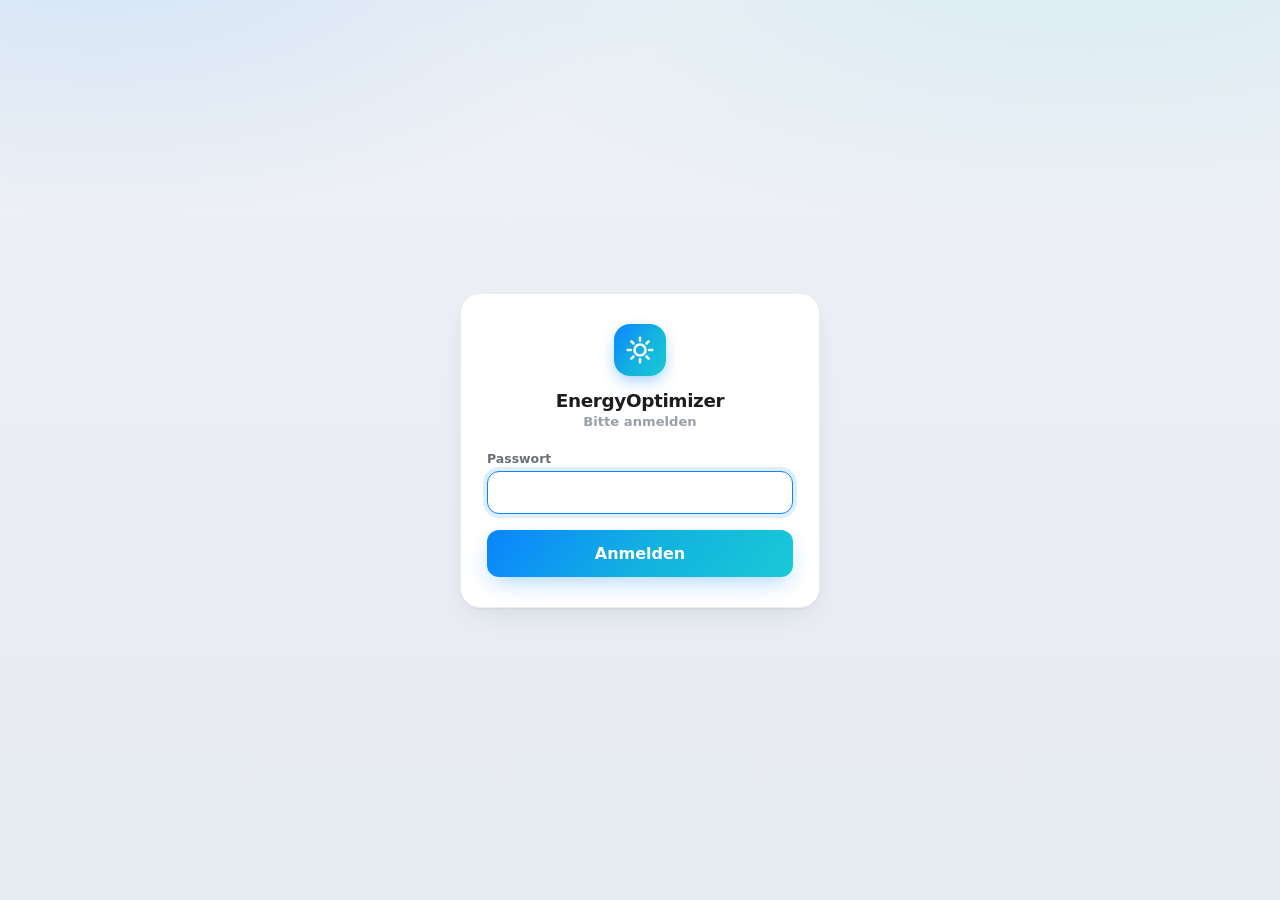
==== app/energyoptimizer/static/login.html @ d001b1f0 "EnergyOptimizer als Docker-Container für den Raspberry Pi Portiert die App der ESP32-P4-Firmware nac" ====
<!doctype html><html lang="de"><head><meta charset="utf-8">
<meta name="viewport" content="width=device-width,initial-scale=1,viewport-fit=cover">
<title>Anmelden &ndash; EnergyOptimizer</title>
<script>(function(){try{var t=localStorage.getItem('theme');if(t)document.documentElement.setAttribute('data-theme',t);}catch(e){}})();</script>
<style>
*{box-sizing:border-box;margin:0;padding:0;-webkit-tap-highlight-color:transparent}
:root{--blue:#0a84ff;--ink:#1d1d1f;--ink2:#6b6f76;--ink3:#9aa0a8;--card:#fff;--card2:#f7f8fb;--line:rgba(0,0,0,.07);
--grad:linear-gradient(125deg,#0a84ff,#13b1e0 52%,#19c9d6);
--bg:#eef1f6;--bg2:#e7ebf2;--input-focus-bg:#fff;
--sf:-apple-system,BlinkMacSystemFont,"SF Pro Display","SF Pro Text","Segoe UI",system-ui,sans-serif;
color-scheme:light}
:root[data-theme="dark"]{--ink:#f0f2f5;--ink2:#9aa4b2;--ink3:#6e7681;--card:#1c2129;--card2:#232933;--line:rgba(255,255,255,.09);
--bg:#0d1117;--bg2:#161b22;--input-focus-bg:#232933;color-scheme:dark}
@media(prefers-color-scheme:dark){:root:not([data-theme="light"]){--ink:#f0f2f5;--ink2:#9aa4b2;--ink3:#6e7681;--card:#1c2129;--card2:#232933;--line:rgba(255,255,255,.09);
--bg:#0d1117;--bg2:#161b22;--input-focus-bg:#232933;color-scheme:dark}}
html{-webkit-text-size-adjust:100%}
body{font-family:var(--sf);color:var(--ink);min-height:100vh;min-height:100dvh;display:flex;align-items:center;justify-content:center;padding:24px;-webkit-font-smoothing:antialiased;
background:radial-gradient(1200px 540px at 85% -10%,rgba(25,201,214,.11),transparent 60%),radial-gradient(1000px 480px at 8% -8%,rgba(10,132,255,.12),transparent 60%),linear-gradient(180deg,var(--bg),var(--bg2));background-attachment:fixed}
.box{width:100%;max-width:360px;background:var(--card);border:1px solid var(--line);border-radius:20px;padding:30px 26px;box-shadow:0 1px 2px rgba(16,24,40,.05),0 10px 30px -12px rgba(16,24,40,.14)}
.top{display:flex;flex-direction:column;align-items:center;text-align:center;margin-bottom:22px}
.mark{width:52px;height:52px;border-radius:16px;background:var(--grad);display:grid;place-items:center;box-shadow:0 6px 16px -3px rgba(10,132,255,.45);margin-bottom:14px}
.mark svg{width:30px;height:30px;color:#fff}
h1{font-size:1.15rem;font-weight:800;letter-spacing:-.02em}
.sub{color:var(--ink3);font-size:.82rem;font-weight:600;margin-top:3px}
label{display:block;color:var(--ink2);font-size:.78rem;font-weight:600;margin:0 0 5px}
input{width:100%;background:var(--card2);border:1.5px solid var(--line);border-radius:12px;color:var(--ink);padding:11px 12px;font-size:1rem;font-family:inherit;-webkit-appearance:none;transition:border-color .2s,box-shadow .2s}
input:focus{outline:none;border-color:var(--blue);background:var(--input-focus-bg);box-shadow:0 0 0 4px rgba(10,132,255,.13)}
button{width:100%;margin-top:16px;padding:14px;border:none;border-radius:12px;color:#fff;font-size:1rem;font-weight:700;font-family:inherit;cursor:pointer;background:var(--grad);box-shadow:0 8px 24px -6px rgba(10,132,255,.4);transition:transform .12s}
button:active{transform:scale(.97)}
.err{color:#ff3b30;font-size:.82rem;font-weight:600;margin-top:12px;text-align:center;display:none}
</style></head><body>
<form class="box" id="lf">
<div class="top"><div class="mark"><svg viewBox="0 0 24 24"><circle cx="12" cy="12" r="4.4" fill="none" stroke="currentColor" stroke-width="2"/><g stroke="currentColor" stroke-width="2" stroke-linecap="round"><line x1="12" y1="2.2" x2="12" y2="4.6"/><line x1="12" y1="19.4" x2="12" y2="21.8"/><line x1="2.2" y1="12" x2="4.6" y2="12"/><line x1="19.4" y1="12" x2="21.8" y2="12"/><line x1="5.1" y1="5.1" x2="6.8" y2="6.8"/><line x1="17.2" y1="17.2" x2="18.9" y2="18.9"/><line x1="18.9" y1="5.1" x2="17.2" y2="6.8"/><line x1="6.8" y1="17.2" x2="5.1" y2="18.9"/></g></svg></div>
<h1>EnergyOptimizer</h1><div class="sub">Bitte anmelden</div></div>
<label for="pw">Passwort</label>
<input type="password" id="pw" autocomplete="current-password" autofocus>
<button type="submit">Anmelden</button>
<div class="err" id="err">Falsches Passwort</div>
</form><script>
document.getElementById('lf').addEventListener('submit',function(e){e.preventDefault();
var pw=document.getElementById('pw').value;
fetch('/api/login',{method:'POST',headers:{'Content-Type':'application/json'},body:JSON.stringify({pw:pw})})
.then(function(r){return r.json();}).then(function(d){if(d&&d.ok){location.replace('/');}else{show(d&&d.wait);}}).catch(function(){show();});
function show(w){var e=document.getElementById('err');
e.textContent=w?('Zu viele Versuche – bitte '+w+' s warten'):'Falsches Passwort';
e.style.display='block';var p=document.getElementById('pw');p.value='';p.focus();}
});
</script></body></html>
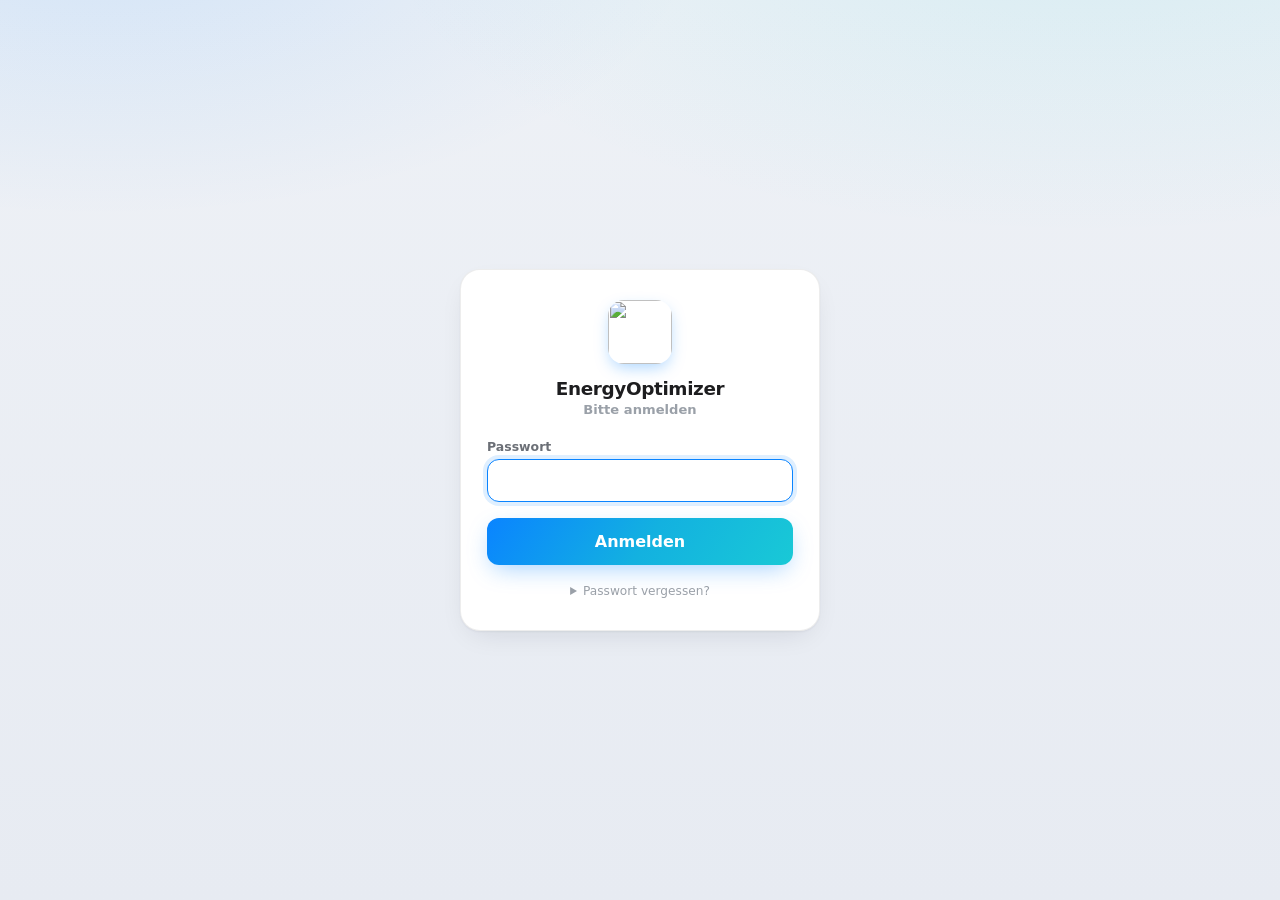
==== commit 6424c7ce: "Add a setup wizard for the first visit and the base for English The first visit now walks through th" ====
--- a/app/energyoptimizer/static/login.html
+++ b/app/energyoptimizer/static/login.html
@@ -1,6 +1,7 @@
 <!doctype html><html lang="de"><head><meta charset="utf-8">
 <meta name="viewport" content="width=device-width,initial-scale=1,viewport-fit=cover">
 <title>Anmelden &ndash; EnergyOptimizer</title>
+<script src="/i18n.js"></script>
 <script>(function(){try{var t=localStorage.getItem('theme');if(t)document.documentElement.setAttribute('data-theme',t);}catch(e){}})();</script>
 <style>
 *{box-sizing:border-box;margin:0;padding:0;-webkit-tap-highlight-color:transparent}
@@ -18,8 +19,9 @@
 background:radial-gradient(1200px 540px at 85% -10%,rgba(25,201,214,.11),transparent 60%),radial-gradient(1000px 480px at 8% -8%,rgba(10,132,255,.12),transparent 60%),linear-gradient(180deg,var(--bg),var(--bg2));background-attachment:fixed}
 .box{width:100%;max-width:360px;background:var(--card);border:1px solid var(--line);border-radius:20px;padding:30px 26px;box-shadow:0 1px 2px rgba(16,24,40,.05),0 10px 30px -12px rgba(16,24,40,.14)}
 .top{display:flex;flex-direction:column;align-items:center;text-align:center;margin-bottom:22px}
-.mark{width:52px;height:52px;border-radius:16px;background:var(--grad);display:grid;place-items:center;box-shadow:0 6px 16px -3px rgba(10,132,255,.45);margin-bottom:14px}
-.mark svg{width:30px;height:30px;color:#fff}
+.logo{width:64px;height:64px;border-radius:16px;box-shadow:0 6px 16px -3px rgba(10,132,255,.35);margin-bottom:14px}
+.help{color:var(--ink3);font-size:.76rem;margin-top:18px;text-align:center;line-height:1.45}
+.help code{font-size:.72rem;background:var(--card2);border:1px solid var(--line);border-radius:6px;padding:1px 5px;word-break:break-all}
 h1{font-size:1.15rem;font-weight:800;letter-spacing:-.02em}
 .sub{color:var(--ink3);font-size:.82rem;font-weight:600;margin-top:3px}
 label{display:block;color:var(--ink2);font-size:.78rem;font-weight:600;margin:0 0 5px}
@@ -30,19 +32,20 @@
 .err{color:#ff3b30;font-size:.82rem;font-weight:600;margin-top:12px;text-align:center;display:none}
 </style></head><body>
 <form class="box" id="lf">
-<div class="top"><div class="mark"><svg viewBox="0 0 24 24"><circle cx="12" cy="12" r="4.4" fill="none" stroke="currentColor" stroke-width="2"/><g stroke="currentColor" stroke-width="2" stroke-linecap="round"><line x1="12" y1="2.2" x2="12" y2="4.6"/><line x1="12" y1="19.4" x2="12" y2="21.8"/><line x1="2.2" y1="12" x2="4.6" y2="12"/><line x1="19.4" y1="12" x2="21.8" y2="12"/><line x1="5.1" y1="5.1" x2="6.8" y2="6.8"/><line x1="17.2" y1="17.2" x2="18.9" y2="18.9"/><line x1="18.9" y1="5.1" x2="17.2" y2="6.8"/><line x1="6.8" y1="17.2" x2="5.1" y2="18.9"/></g></svg></div>
+<div class="top"><img class="logo" src="/apple-touch-icon.png" alt="" width="64" height="64">
 <h1>EnergyOptimizer</h1><div class="sub">Bitte anmelden</div></div>
 <label for="pw">Passwort</label>
 <input type="password" id="pw" autocomplete="current-password" autofocus>
 <button type="submit">Anmelden</button>
 <div class="err" id="err">Falsches Passwort</div>
+<details class="help"><summary>Passwort vergessen?</summary><p style="margin-top:8px">Auf dem Server im Ordner der <code>docker-compose.yml</code> ausführen:<br><code>docker compose exec energyoptimizer python -m energyoptimizer reset-password</code><br>Danach diese Seite neu laden und ein neues Passwort festlegen.</p></details>
 </form><script>
 document.getElementById('lf').addEventListener('submit',function(e){e.preventDefault();
 var pw=document.getElementById('pw').value;
 fetch('/api/login',{method:'POST',headers:{'Content-Type':'application/json'},body:JSON.stringify({pw:pw})})
-.then(function(r){return r.json();}).then(function(d){if(d&&d.ok){location.replace('/');}else{show(d&&d.wait);}}).catch(function(){show();});
+.then(function(r){return r.json();}).then(function(d){if(d&&(d.ok||d.setup)){location.replace('/');}else{show(d&&d.wait);}}).catch(function(){show();});
 function show(w){var e=document.getElementById('err');
-e.textContent=w?('Zu viele Versuche – bitte '+w+' s warten'):'Falsches Passwort';
+var T=window.T||function(s,a){return s.replace('{n}',a?a.n:'');};e.textContent=w?T('Zu viele Versuche – bitte {n} s warten',{n:w}):T('Falsches Passwort');
 e.style.display='block';var p=document.getElementById('pw');p.value='';p.focus();}
 });
 </script></body></html>
